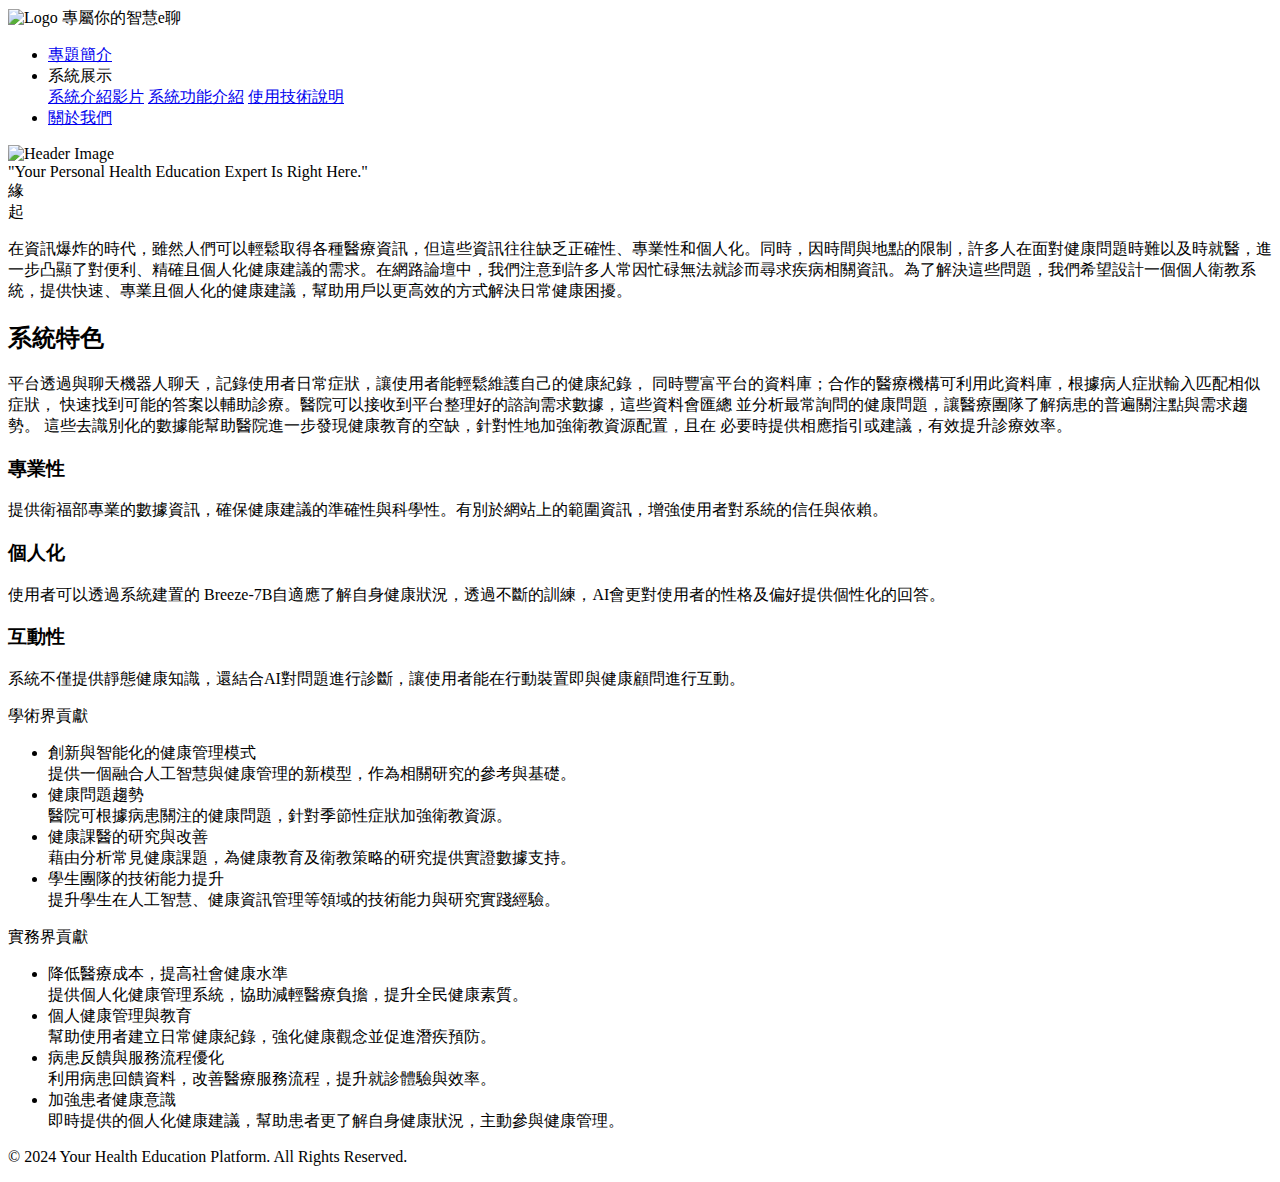
==== index.html @ 375e97cf "Add files via upload" ====
<!DOCTYPE html>
<html lang="en">
<head>
    <meta charset="UTF-8">
    <meta name="viewport" content="width=device-width, initial-scale=1.0">
    <title>專屬你的智慧e聊</title>
     <link rel="stylesheet" href="Assets/CSS/index.css">
     <link rel="stylesheet" href="Assets/CSS/nav.css">
     <link href="https://fonts.googleapis.com/css2?family=Shippori+Mincho&display=swap" rel="stylesheet">
    
</head>
<body>
    <nav class="navbar">
        <div class="navbar-container">
            <div class="logo">
                <img src="Assets/Image/logo.png" alt="Logo">
                <span>專屬你的智慧e聊</span>
            </div>
            <ul class="nav-links">
                <li><a href="index.html">專題簡介</a></li>               
                <li><div class="system">系統展示
                    <div class="system-content">
                        <a href="Pages/video.html">系統介紹影片</a>
                        <a href="Pages/funtions.html">系統功能介紹</a>
                        <a href="style3.html">使用技術說明</a>
                    </div>
                </li>
                <li><a href="Pages/aboutus.html">關於我們</a></li>
            </ul>
        </div>
       
    </nav>
  
    <div class="header">
        <div class="background-color"></div>
        <img src="Assets/Image/background.png" alt="Header Image" class="header-image">
        <div class="header-text">
          "Your Personal Health Education Expert Is Right Here."
        </div>
      </div>

      <div class="origin-section">
        <div class="vertical-text">緣<br>起</div>
        <div class="content-box">
          <p>
            在資訊爆炸的時代，雖然人們可以輕鬆取得各種醫療資訊，但這些資訊往往缺乏正確性、專業性和個人化。同時，因時間與地點的限制，許多人在面對健康問題時難以及時就醫，進一步凸顯了對便利、精確且個人化健康建議的需求。在網路論壇中，我們注意到許多人常因忙碌無法就診而尋求疾病相關資訊。為了解決這些問題，我們希望設計一個個人衛教系統，提供快速、專業且個人化的健康建議，幫助用戶以更高效的方式解決日常健康困擾。
          </p>
        </div>
      </div>

      <section class="feature">
        <div class="feature-content">
            <h2>系統特色</h2>
            <p>
                平台透過與聊天機器人聊天，記錄使用者日常症狀，讓使用者能輕鬆維護自己的健康紀錄，
                同時豐富平台的資料庫；合作的醫療機構可利用此資料庫，根據病人症狀輸入匹配相似症狀，
                快速找到可能的答案以輔助診療。醫院可以接收到平台整理好的諮詢需求數據，這些資料會匯總
                並分析最常詢問的健康問題，讓醫療團隊了解病患的普遍關注點與需求趨勢。
                這些去識別化的數據能幫助醫院進一步發現健康教育的空缺，針對性地加強衛教資源配置，且在
                必要時提供相應指引或建議，有效提升診療效率。
            </p>
        </div>
    </section>
    

    <section class="features">
        <div class="features-container">
          <div class="features-card">
            <h3>專業性</h3>
            <p>提供衛福部專業的數據資訊，確保健康建議的準確性與科學性。有別於網站上的範圍資訊，增強使用者對系統的信任與依賴。</p>
          </div>
          <div class="features-card">
            <h3>個人化</h3>
            <p>使用者可以透過系統建置的 Breeze-7B自適應了解自身健康狀況，透過不斷的訓練，AI會更對使用者的性格及偏好提供個性化的回答。</p>
          </div>
          <div class="features-card">
            <h3>互動性</h3>
            <p>系統不僅提供靜態健康知識，還結合AI對問題進行診斷，讓使用者能在行動裝置即與健康顧問進行互動。</p>
          </div>
        </div>
        <div class="features-background">
          <div class="red-block"></div>
          <div class="blue-block"></div>
        </div>
      </section>
      <section class="contribution">
        <!-- 學術界貢獻 -->
        <div class="contribution-block">
          <div class="contribution-title c1">
            <span  >學術界貢獻</span>
          </div>
          <div class="contribution-content">
            <ul>
              <li>創新與智能化的健康管理模式<br>提供一個融合人工智慧與健康管理的新模型，作為相關研究的參考與基礎。</li>
              <li>健康問題趨勢<br>醫院可根據病患關注的健康問題，針對季節性症狀加強衛教資源。</li>
              <li>健康課醫的研究與改善<br>藉由分析常見健康課題，為健康教育及衛教策略的研究提供實證數據支持。</li>
              <li>學生團隊的技術能力提升<br>提升學生在人工智慧、健康資訊管理等領域的技術能力與研究實踐經驗。</li>
            </ul>
          </div>
        </div>
      
        <!-- 實務界貢獻 -->
        <div class="contribution-block">
          <div class="contribution-title c2">
            <span >實務界貢獻</span>
          </div>
          <div class="contribution-content">
            <ul>
              <li>降低醫療成本，提高社會健康水準<br>提供個人化健康管理系統，協助減輕醫療負擔，提升全民健康素質。</li>
              <li>個人健康管理與教育<br>幫助使用者建立日常健康紀錄，強化健康觀念並促進潛疾預防。</li>
              <li>病患反饋與服務流程優化<br>利用病患回饋資料，改善醫療服務流程，提升就診體驗與效率。</li>
              <li>加強患者健康意識<br>即時提供的個人化健康建議，幫助患者更了解自身健康狀況，主動參與健康管理。</li>
            </ul>
          </div>
        </div>
      </section>
      

    <footer class="footer">
        <p>&copy; 2024 Your Health Education Platform. All Rights Reserved.</p>
    </footer>
</div>
</body>

 <script src="Assets/JS/nav.js"></script>
</html>
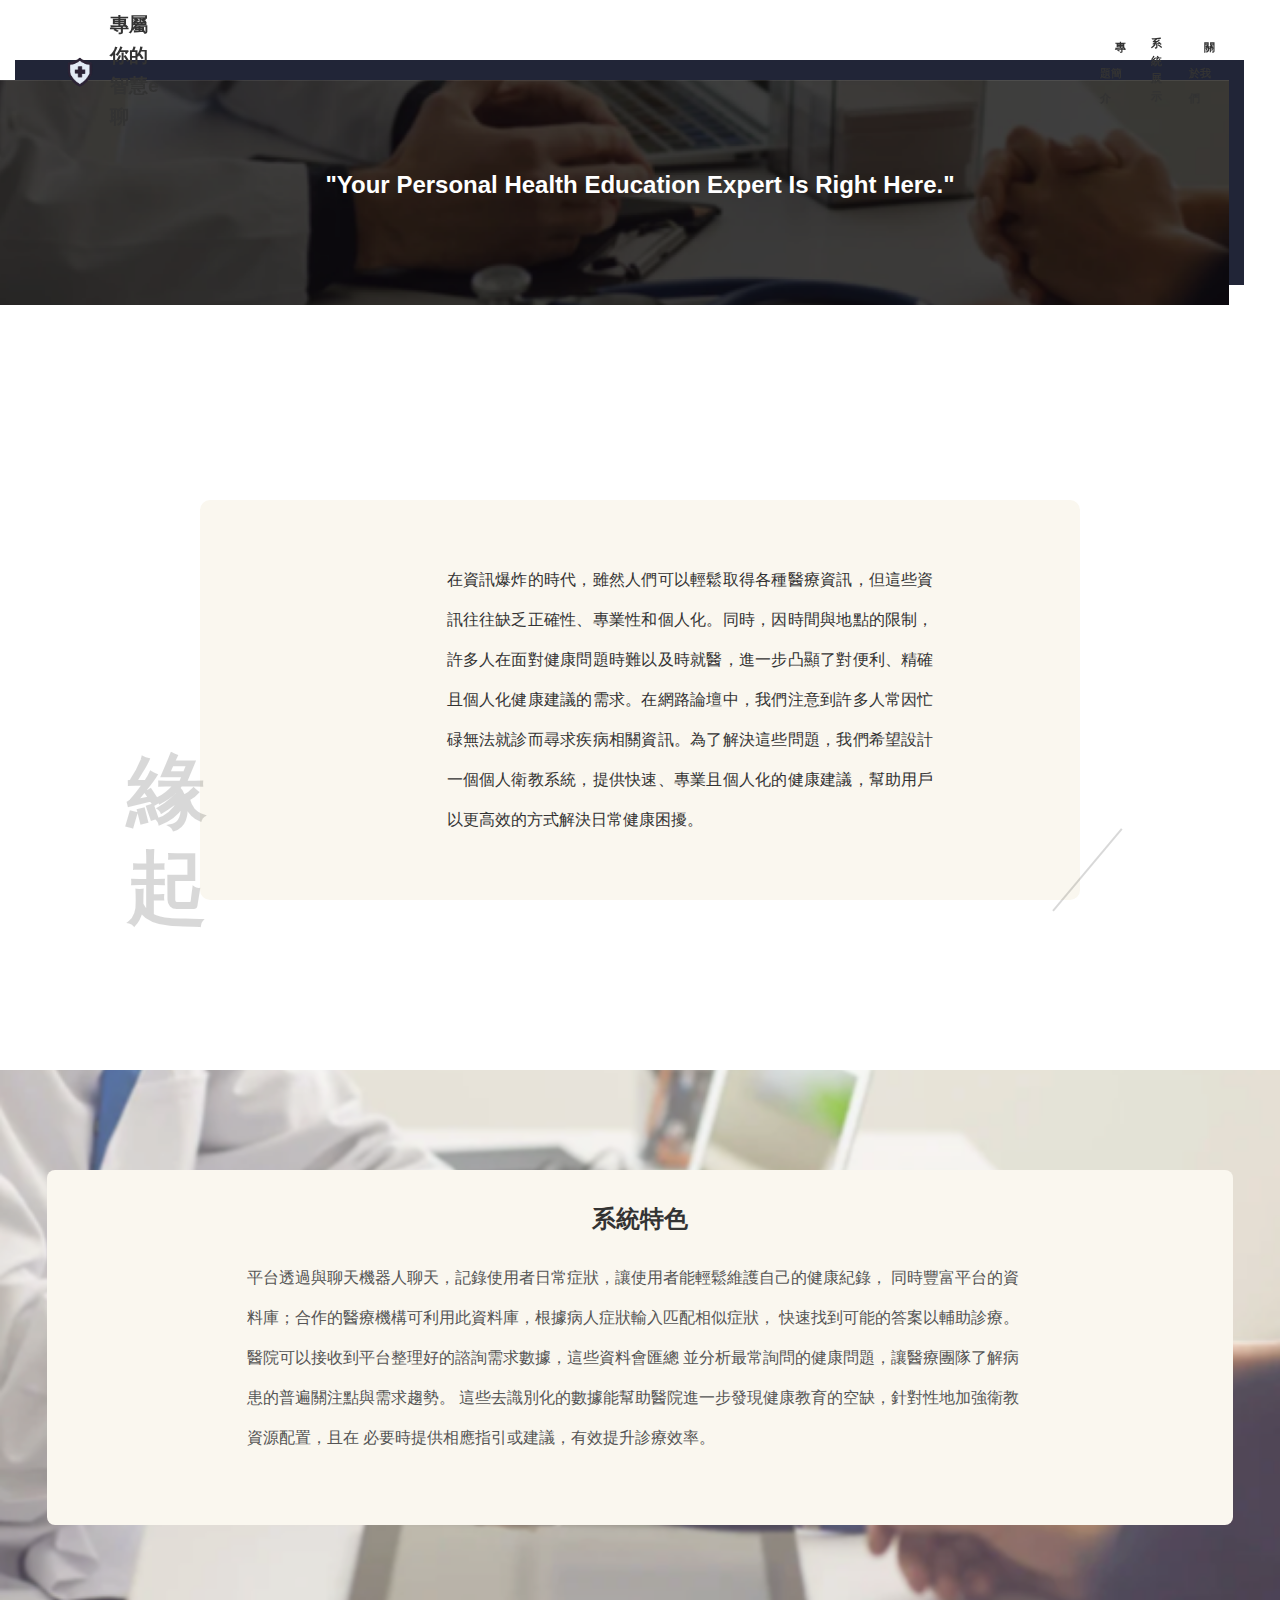
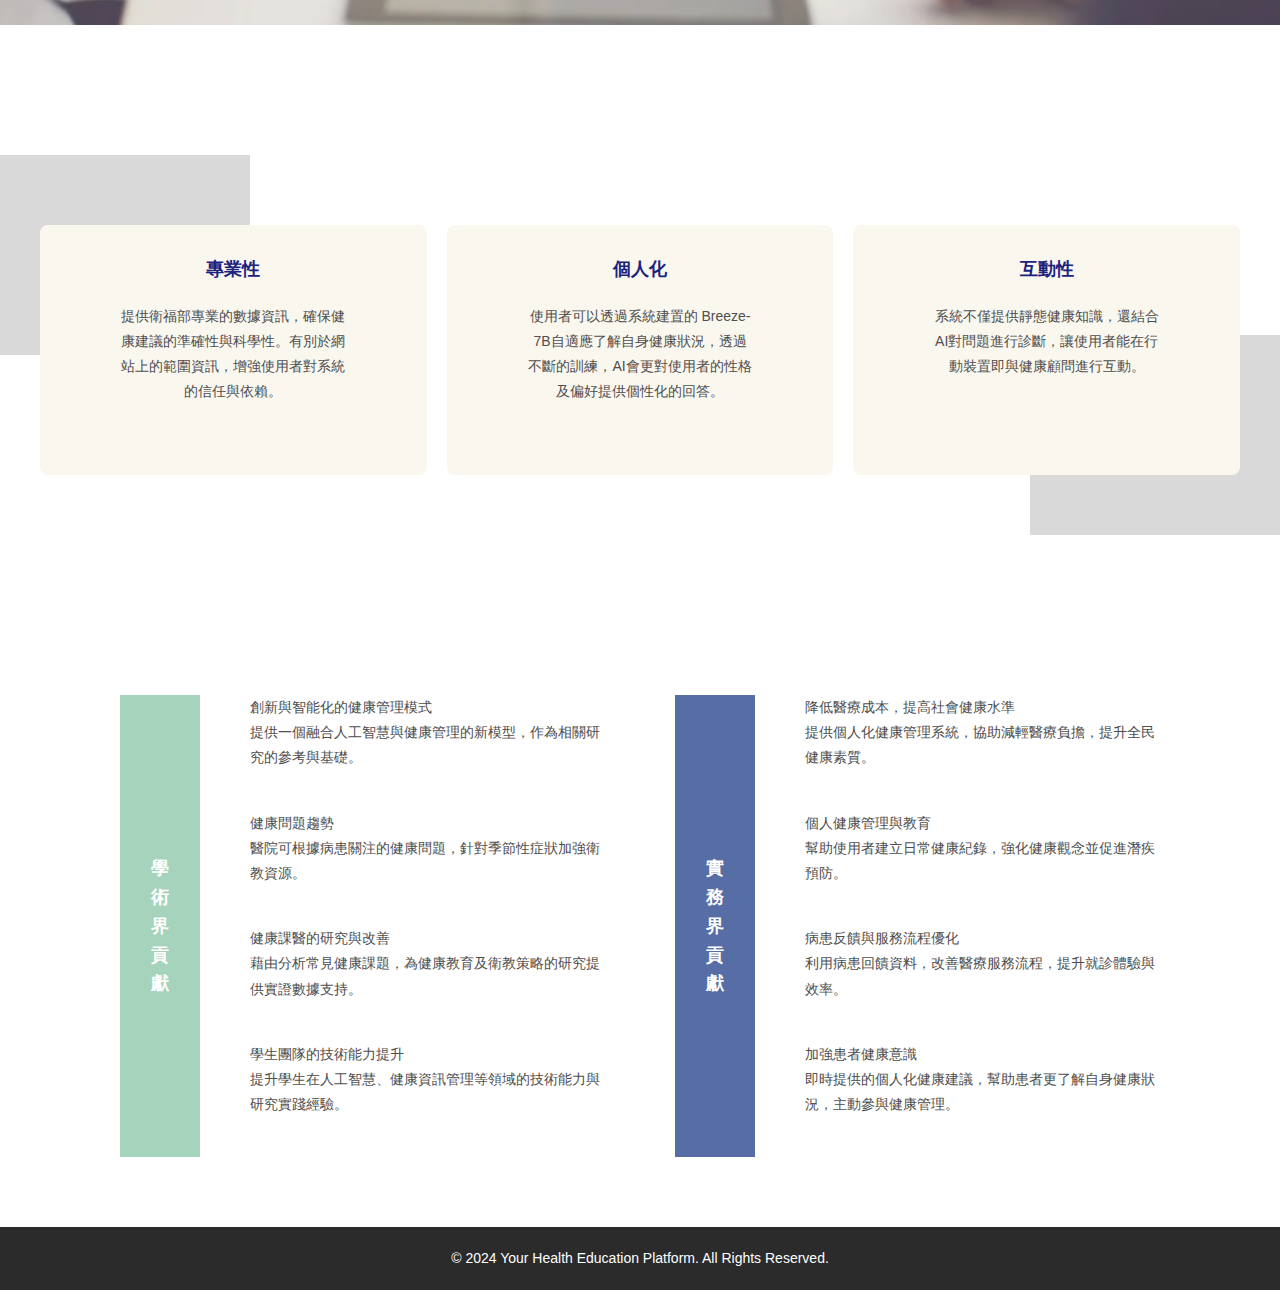
==== commit 6ba53e9e: "build my web site on github" ====
--- a/index.html
+++ b/index.html
@@ -1,126 +1,126 @@
-<!DOCTYPE html>
-<html lang="en">
-<head>
-    <meta charset="UTF-8">
-    <meta name="viewport" content="width=device-width, initial-scale=1.0">
-    <title>專屬你的智慧e聊</title>
-     <link rel="stylesheet" href="Assets/CSS/index.css">
-     <link rel="stylesheet" href="Assets/CSS/nav.css">
-     <link href="https://fonts.googleapis.com/css2?family=Shippori+Mincho&display=swap" rel="stylesheet">
-    
-</head>
-<body>
-    <nav class="navbar">
-        <div class="navbar-container">
-            <div class="logo">
-                <img src="Assets/Image/logo.png" alt="Logo">
-                <span>專屬你的智慧e聊</span>
-            </div>
-            <ul class="nav-links">
-                <li><a href="index.html">專題簡介</a></li>               
-                <li><div class="system">系統展示
-                    <div class="system-content">
-                        <a href="Pages/video.html">系統介紹影片</a>
-                        <a href="Pages/funtions.html">系統功能介紹</a>
-                        <a href="style3.html">使用技術說明</a>
-                    </div>
-                </li>
-                <li><a href="Pages/aboutus.html">關於我們</a></li>
-            </ul>
-        </div>
-       
-    </nav>
-  
-    <div class="header">
-        <div class="background-color"></div>
-        <img src="Assets/Image/background.png" alt="Header Image" class="header-image">
-        <div class="header-text">
-          "Your Personal Health Education Expert Is Right Here."
-        </div>
-      </div>
-
-      <div class="origin-section">
-        <div class="vertical-text">緣<br>起</div>
-        <div class="content-box">
-          <p>
-            在資訊爆炸的時代，雖然人們可以輕鬆取得各種醫療資訊，但這些資訊往往缺乏正確性、專業性和個人化。同時，因時間與地點的限制，許多人在面對健康問題時難以及時就醫，進一步凸顯了對便利、精確且個人化健康建議的需求。在網路論壇中，我們注意到許多人常因忙碌無法就診而尋求疾病相關資訊。為了解決這些問題，我們希望設計一個個人衛教系統，提供快速、專業且個人化的健康建議，幫助用戶以更高效的方式解決日常健康困擾。
-          </p>
-        </div>
-      </div>
-
-      <section class="feature">
-        <div class="feature-content">
-            <h2>系統特色</h2>
-            <p>
-                平台透過與聊天機器人聊天，記錄使用者日常症狀，讓使用者能輕鬆維護自己的健康紀錄，
-                同時豐富平台的資料庫；合作的醫療機構可利用此資料庫，根據病人症狀輸入匹配相似症狀，
-                快速找到可能的答案以輔助診療。醫院可以接收到平台整理好的諮詢需求數據，這些資料會匯總
-                並分析最常詢問的健康問題，讓醫療團隊了解病患的普遍關注點與需求趨勢。
-                這些去識別化的數據能幫助醫院進一步發現健康教育的空缺，針對性地加強衛教資源配置，且在
-                必要時提供相應指引或建議，有效提升診療效率。
-            </p>
-        </div>
-    </section>
-    
-
-    <section class="features">
-        <div class="features-container">
-          <div class="features-card">
-            <h3>專業性</h3>
-            <p>提供衛福部專業的數據資訊，確保健康建議的準確性與科學性。有別於網站上的範圍資訊，增強使用者對系統的信任與依賴。</p>
-          </div>
-          <div class="features-card">
-            <h3>個人化</h3>
-            <p>使用者可以透過系統建置的 Breeze-7B自適應了解自身健康狀況，透過不斷的訓練，AI會更對使用者的性格及偏好提供個性化的回答。</p>
-          </div>
-          <div class="features-card">
-            <h3>互動性</h3>
-            <p>系統不僅提供靜態健康知識，還結合AI對問題進行診斷，讓使用者能在行動裝置即與健康顧問進行互動。</p>
-          </div>
-        </div>
-        <div class="features-background">
-          <div class="red-block"></div>
-          <div class="blue-block"></div>
-        </div>
-      </section>
-      <section class="contribution">
-        <!-- 學術界貢獻 -->
-        <div class="contribution-block">
-          <div class="contribution-title c1">
-            <span  >學術界貢獻</span>
-          </div>
-          <div class="contribution-content">
-            <ul>
-              <li>創新與智能化的健康管理模式<br>提供一個融合人工智慧與健康管理的新模型，作為相關研究的參考與基礎。</li>
-              <li>健康問題趨勢<br>醫院可根據病患關注的健康問題，針對季節性症狀加強衛教資源。</li>
-              <li>健康課醫的研究與改善<br>藉由分析常見健康課題，為健康教育及衛教策略的研究提供實證數據支持。</li>
-              <li>學生團隊的技術能力提升<br>提升學生在人工智慧、健康資訊管理等領域的技術能力與研究實踐經驗。</li>
-            </ul>
-          </div>
-        </div>
-      
-        <!-- 實務界貢獻 -->
-        <div class="contribution-block">
-          <div class="contribution-title c2">
-            <span >實務界貢獻</span>
-          </div>
-          <div class="contribution-content">
-            <ul>
-              <li>降低醫療成本，提高社會健康水準<br>提供個人化健康管理系統，協助減輕醫療負擔，提升全民健康素質。</li>
-              <li>個人健康管理與教育<br>幫助使用者建立日常健康紀錄，強化健康觀念並促進潛疾預防。</li>
-              <li>病患反饋與服務流程優化<br>利用病患回饋資料，改善醫療服務流程，提升就診體驗與效率。</li>
-              <li>加強患者健康意識<br>即時提供的個人化健康建議，幫助患者更了解自身健康狀況，主動參與健康管理。</li>
-            </ul>
-          </div>
-        </div>
-      </section>
-      
-
-    <footer class="footer">
-        <p>&copy; 2024 Your Health Education Platform. All Rights Reserved.</p>
-    </footer>
-</div>
-</body>
-
- <script src="Assets/JS/nav.js"></script>
-</html>
+<!DOCTYPE html>
+<html lang="en">
+<head>
+    <meta charset="UTF-8">
+    <meta name="viewport" content="width=device-width, initial-scale=1.0">
+    <title>專屬你的智慧e聊</title>
+     <link rel="stylesheet" href="Assets/CSS/index.css">
+     <link rel="stylesheet" href="Assets/CSS/nav.css">
+     <link href="https://fonts.googleapis.com/css2?family=Shippori+Mincho&display=swap" rel="stylesheet">
+    
+</head>
+<body>
+    <nav class="navbar">
+        <div class="navbar-container">
+            <div class="logo">
+                <img src="Assets/Image/logo.png" alt="Logo">
+                <span>專屬你的智慧e聊</span>
+            </div>
+            <ul class="nav-links">
+                <li><a href="index.html">專題簡介</a></li>               
+                <li><div class="system">系統展示
+                    <div class="system-content">
+                        <a href="Pages/video.html">系統介紹影片</a>
+                        <a href="Pages/funtions.html">系統功能介紹</a>
+                        <a href="Pages/tech.html">使用技術說明</a>
+                    </div>
+                </li>
+                <li><a href="Pages/aboutus.html">關於我們</a></li>
+            </ul>
+        </div>
+       
+    </nav>
+  
+    <div class="header">
+        <div class="background-color"></div>
+        <img src="Assets/Image/background.png" alt="Header Image" class="header-image">
+        <div class="header-text">
+          "Your Personal Health Education Expert Is Right Here."
+        </div>
+      </div>
+
+      <div class="origin-section">
+        <div class="vertical-text">緣<br>起</div>
+        <div class="content-box">
+          <p>
+            在資訊爆炸的時代，雖然人們可以輕鬆取得各種醫療資訊，但這些資訊往往缺乏正確性、專業性和個人化。同時，因時間與地點的限制，許多人在面對健康問題時難以及時就醫，進一步凸顯了對便利、精確且個人化健康建議的需求。在網路論壇中，我們注意到許多人常因忙碌無法就診而尋求疾病相關資訊。為了解決這些問題，我們希望設計一個個人衛教系統，提供快速、專業且個人化的健康建議，幫助用戶以更高效的方式解決日常健康困擾。
+          </p>
+        </div>
+      </div>
+
+      <section class="feature">
+        <div class="feature-content">
+            <h2>系統特色</h2>
+            <p>
+                平台透過與聊天機器人聊天，記錄使用者日常症狀，讓使用者能輕鬆維護自己的健康紀錄，
+                同時豐富平台的資料庫；合作的醫療機構可利用此資料庫，根據病人症狀輸入匹配相似症狀，
+                快速找到可能的答案以輔助診療。醫院可以接收到平台整理好的諮詢需求數據，這些資料會匯總
+                並分析最常詢問的健康問題，讓醫療團隊了解病患的普遍關注點與需求趨勢。
+                這些去識別化的數據能幫助醫院進一步發現健康教育的空缺，針對性地加強衛教資源配置，且在
+                必要時提供相應指引或建議，有效提升診療效率。
+            </p>
+        </div>
+    </section>
+    
+
+    <section class="features">
+        <div class="features-container">
+          <div class="features-card">
+            <h3>專業性</h3>
+            <p>提供衛福部專業的數據資訊，確保健康建議的準確性與科學性。有別於網站上的範圍資訊，增強使用者對系統的信任與依賴。</p>
+          </div>
+          <div class="features-card">
+            <h3>個人化</h3>
+            <p>使用者可以透過系統建置的 Breeze-7B自適應了解自身健康狀況，透過不斷的訓練，AI會更對使用者的性格及偏好提供個性化的回答。</p>
+          </div>
+          <div class="features-card">
+            <h3>互動性</h3>
+            <p>系統不僅提供靜態健康知識，還結合AI對問題進行診斷，讓使用者能在行動裝置即與健康顧問進行互動。</p>
+          </div>
+        </div>
+        <div class="features-background">
+          <div class="red-block"></div>
+          <div class="blue-block"></div>
+        </div>
+      </section>
+      <section class="contribution">
+        <!-- 學術界貢獻 -->
+        <div class="contribution-block">
+          <div class="contribution-title c1">
+            <span  >學術界貢獻</span>
+          </div>
+          <div class="contribution-content">
+            <ul>
+              <li>創新與智能化的健康管理模式<br>提供一個融合人工智慧與健康管理的新模型，作為相關研究的參考與基礎。</li>
+              <li>健康問題趨勢<br>醫院可根據病患關注的健康問題，針對季節性症狀加強衛教資源。</li>
+              <li>健康課醫的研究與改善<br>藉由分析常見健康課題，為健康教育及衛教策略的研究提供實證數據支持。</li>
+              <li>學生團隊的技術能力提升<br>提升學生在人工智慧、健康資訊管理等領域的技術能力與研究實踐經驗。</li>
+            </ul>
+          </div>
+        </div>
+      
+        <!-- 實務界貢獻 -->
+        <div class="contribution-block">
+          <div class="contribution-title c2">
+            <span >實務界貢獻</span>
+          </div>
+          <div class="contribution-content">
+            <ul>
+              <li>降低醫療成本，提高社會健康水準<br>提供個人化健康管理系統，協助減輕醫療負擔，提升全民健康素質。</li>
+              <li>個人健康管理與教育<br>幫助使用者建立日常健康紀錄，強化健康觀念並促進潛疾預防。</li>
+              <li>病患反饋與服務流程優化<br>利用病患回饋資料，改善醫療服務流程，提升就診體驗與效率。</li>
+              <li>加強患者健康意識<br>即時提供的個人化健康建議，幫助患者更了解自身健康狀況，主動參與健康管理。</li>
+            </ul>
+          </div>
+        </div>
+      </section>
+      
+
+    <footer class="footer">
+        <p>&copy; 2024 Your Health Education Platform. All Rights Reserved.</p>
+    </footer>
+</div>
+</body>
+
+ <script src="Assets/JS/nav.js"></script>
+</html>
--- a/Assets/CSS/index.css
+++ b/Assets/CSS/index.css
@@ -0,0 +1,307 @@
+ body {
+     font-family: Arial, sans-serif;
+     line-height: 1.6;
+     margin: 0;
+     padding: 0;
+     color: #333;
+ }
+
+
+
+
+ /* Header 基本樣式 */
+ .header {
+     top: 60px;
+     position: relative;
+     width: 100%;
+     height: 250px;
+     /* 可調整高度 */
+     overflow: hidden;
+ }
+
+ /* 底層色塊 */
+ .background-color {
+     position: absolute;
+     top: 0;
+     left: 15px;
+     width: 96%;
+     height: 90%;
+     background-color: #212537;
+     z-index: 1;
+ }
+
+ /* 前景圖片 */
+ .header-image {
+     position: absolute;
+     top: 20px;
+     left: 0;
+     width: 96%;
+     height: 90%;
+     object-fit: cover;
+     z-index: 2;
+ }
+
+ /* 中間的文字 */
+ .header-text {
+     position: absolute;
+     top: 50%;
+     left: 50%;
+     transform: translate(-50%, -50%);
+     color: white;
+     font-size: 1.5em;
+     font-weight: bold;
+     text-align: center;
+     z-index: 3;
+ }
+
+
+ /* 整體區塊樣式 */
+ .origin-section {
+     display: flex;
+     align-items: center;
+     background-color: #faf7ef;
+     padding: 20px 40px;
+     border-radius: 10px;
+     /* position: relative; */
+     /* overflow: hidden; */
+     margin: 250px 200px 170px;
+     height: 400px;
+ }
+
+ /* 左側垂直文字 */
+ .vertical-text {
+     font-size: 5em;
+     font-weight: 600;
+     color: rgba(0, 0, 0, 0.154);
+     line-height: 1.2;
+     text-orientation: upright;
+     margin-right: 20px;
+     position: relative;
+     top: 140px;
+     left: -220px;
+ }
+
+ /* 右側正文區域 */
+ .content-box {
+     max-width: 800px;
+     /* 限制寬度 */
+ }
+
+ .content-box p {
+     font-size: 1em;
+     line-height: 2.5;
+     color: #333;
+     /* 正文顏色 */
+     text-align: justify;
+     /* 兩端對齊 */
+     position: relative;
+ }
+
+ /* 裝飾線條 */
+ .origin-section::after {
+     content: '';
+     position: relative;
+     bottom: -170px;
+     left: 101px;
+     width: 350px;
+     height: 2px;
+     background-color: rgba(0, 0, 0, 0.154);
+     transform: rotate(-50deg);
+ }
+
+ .origin-section::before {
+     content: '';
+     position: relative;
+     bottom: -120px;
+     left: 1050px;
+     width: 350px;
+     height: 2px;
+     background-color: rgba(0, 0, 0, 0.154);
+     transform: rotate(-50deg);
+ }
+
+ .feature {
+     position: relative;
+     padding: 100px 20px;
+     display: flex;
+     justify-content: center;
+     align-items: center;
+ }
+
+ .feature::before {
+     content: "";
+     position: absolute;
+     top: 0;
+     left: 0;
+     width: 100%;
+     height: 100%;
+     background: url('/Assets/Image/doctor.png') no-repeat center center / cover;
+     opacity: 0.8;
+     /* 背景圖片透明度 */
+     z-index: -1;
+     /* 放到文字後面 */
+ }
+
+ .feature-content {
+     background-color: #faf7ef;
+     padding: 30px 200px;
+     max-width: 1186px;
+     height: 355px;
+     text-align: left;
+     border-radius: 8px;
+
+ }
+
+ .feature h2 {
+     font-size: 24px;
+     /* 標題大小 */
+     margin-bottom: 20px;
+     /* 與段落間的距離 */
+     text-align: center;
+     /* 標題居中 */
+     color: #333;
+     /* 標題顏色 */
+ }
+
+ .feature p {
+     font-size: 16px;
+     /* 文字大小 */
+     line-height: 1.8;
+     /* 行距 */
+     color: #555;
+     /* 文字顏色 */
+     line-height: 2.5;
+ }
+
+
+ .features {
+     top: 150px;
+     position: relative;
+     padding: 50px 20px;
+     display: flex;
+     justify-content: center;
+     align-items: center;
+ }
+
+ .features-container {
+     display: flex;
+     gap: 20px;
+     z-index: 1;
+     /* 保證在色塊上方 */
+     max-width: 1200px;
+ }
+
+ .features-card {
+     flex: 1;
+     background-color: #faf7ef;
+     /* 卡片背景色 */
+     padding: 30px;
+     border-radius: 8px;
+     text-align: center;
+     height: 250px;
+ }
+
+ .features-card h3 {
+     font-size: 18px;
+     color: #1a237e;
+     /* 深藍色標題 */
+     margin-bottom: 10px;
+ }
+
+ .features-card p {
+     font-size: 14px;
+     color: #4e4e4e;
+     line-height: 1.6;
+     padding: 10px 50px;
+     line-height: 1.8;
+ }
+
+ .features-background {
+     position: absolute;
+     top: 70px;
+     left: 0;
+     width: 100%;
+     height: 100%;
+     display: flex;
+     justify-content: space-between;
+     align-items: center;
+     z-index: 0;
+     /* 在卡片下方 */
+ }
+
+ .red-block {
+     background-color: #D9D9D9;
+     width: 300px;
+     height: 200px;
+     position: absolute;
+     top: -90px;
+     left: -50px;
+ }
+
+ .blue-block {
+     background-color: #D9D9D9;
+     width: 250px;
+     height: 200px;
+     position: absolute;
+     bottom: 60px;
+     right: 0px;
+ }
+
+ /* 外層樣式 */
+ .contribution {
+     margin-top: 250px;
+     display: flex;
+     flex-direction: row;
+     gap: 30px;
+     padding: 50px 100px;
+ }
+
+ /* 單一區塊樣式 */
+ .contribution-block {
+     display: flex;
+     border-radius: 8px;
+     padding: 20px;
+     width: 800px;
+ }
+
+ /* 側邊標題樣式 */
+ .contribution-title {
+     flex: 0 0 80px;
+     display: flex;
+     align-items: center;
+     justify-content: center;
+     background-color: #1a237e;
+     color: #fff;
+     font-size: 18px;
+     font-weight: bold;
+     text-align: center;
+     padding: 0 30px;
+ }
+
+ .contribution-title.c1 {
+     background-color: #A6D3BC;
+ }
+
+ .contribution-title.c2 {
+     background-color: #576DA6;
+ }
+
+
+ /* 內容樣式 */
+ .contribution-content {
+     flex: 1;
+     padding-left: 50px;
+ }
+
+ .contribution-content ul {
+     list-style: none;
+     padding: 0;
+     margin: 0;
+ }
+
+ .contribution-content ul li {
+     font-size: 14px;
+     color: #4e4e4e;
+     line-height: 1.8;
+     margin-bottom: 40px;
+ }--- a/Assets/CSS/nav.css
+++ b/Assets/CSS/nav.css
@@ -0,0 +1,142 @@
+* {
+    box-sizing: border-box;
+    margin: 0px auto;
+    max-width: 1600px;
+    list-style: none;
+}
+
+
+
+
+/* Navigation Bar */
+.navbar {
+    padding: 10px 10px;
+    position: fixed;
+    /* 固定導航列 */
+    top: 0;
+    left: 50%;
+    /* 距離螢幕左側 50% */
+    transform: translateX(-50%);
+    /* 水平居中 */
+    width: 100%;
+    /* 確保填滿頁面寬度 */
+    z-index: 1000;
+    /* 保證在其他元素上方 */
+    background-color: transparent;
+    /* 初始背景透明 */
+    transition: background-color 0.3s, color 0.3s;
+}
+
+.navbar.scrolled {
+    background-color: rgba(0, 0, 0, 0.7);
+    /* 滑動後黑色微透明 */
+    color: white;
+    /* 滑動後文字變白 */
+}
+
+.navbar .nav-links a {
+    color: inherit;
+    /* 繼承父元素顏色 */
+    text-decoration: none;
+    padding: 10px 15px;
+    text-align: center;
+}
+
+.navbar-container {
+    display: flex;
+    justify-content: space-between;
+    align-items: center;
+    max-width: 1600px;
+    margin: 0 50px;
+}
+
+.logo {
+    display: flex;
+    align-items: center;
+    padding-right: 900px;
+}
+
+.logo img {
+    width: 40px;
+    height: 40px;
+    margin-right: 10px;
+}
+
+.logo span {
+    font-size: 1.2em;
+    font-weight: bold;
+    color: #333;
+}
+
+.navbar.scrolled .logo span {
+    color: white;
+    /* 滾動後的字體顏色 */
+}
+
+
+
+.nav-links {
+    display: flex;
+    gap: 20px;
+    align-items: center;
+}
+
+.nav-links li {
+    position: relative;
+}
+
+.nav-links li a {
+    color: #333;
+    font-weight: 600;
+    font-size: 0.69em;
+}
+
+.nav-links li a:hover {
+    color: #555;
+}
+
+/* Dropdown Menu for System Section */
+.system {
+    position: relative;
+    display: inline-block;
+    font-weight: bold;
+    font-size:  0.69em;
+    cursor: pointer;
+}
+
+.system-content {
+    display: none;
+    position: absolute;
+    background-color: #f1f1f1;
+    min-width: 160px;
+    box-shadow: 0px 8px 16px rgba(0, 0, 0, 0.2);
+    z-index: 1;
+    border-radius: 10px;
+    padding: 5px 0;
+    left: -45px;
+}
+
+.system-content a {
+    color: #333 !important;
+    padding: 12px 16px;
+    text-decoration: none;
+    display: block;
+    font-size: 16px;
+}
+
+.system-content a:hover {
+    background-color: #ddd;
+    border-radius: 10px;
+}
+
+.system:hover .system-content {
+    display: block;
+}
+
+.footer {
+    background: #2b2b2b;
+    color: #fff;
+    text-align: center;
+    padding: 20px;
+    font-size: 14px;
+}